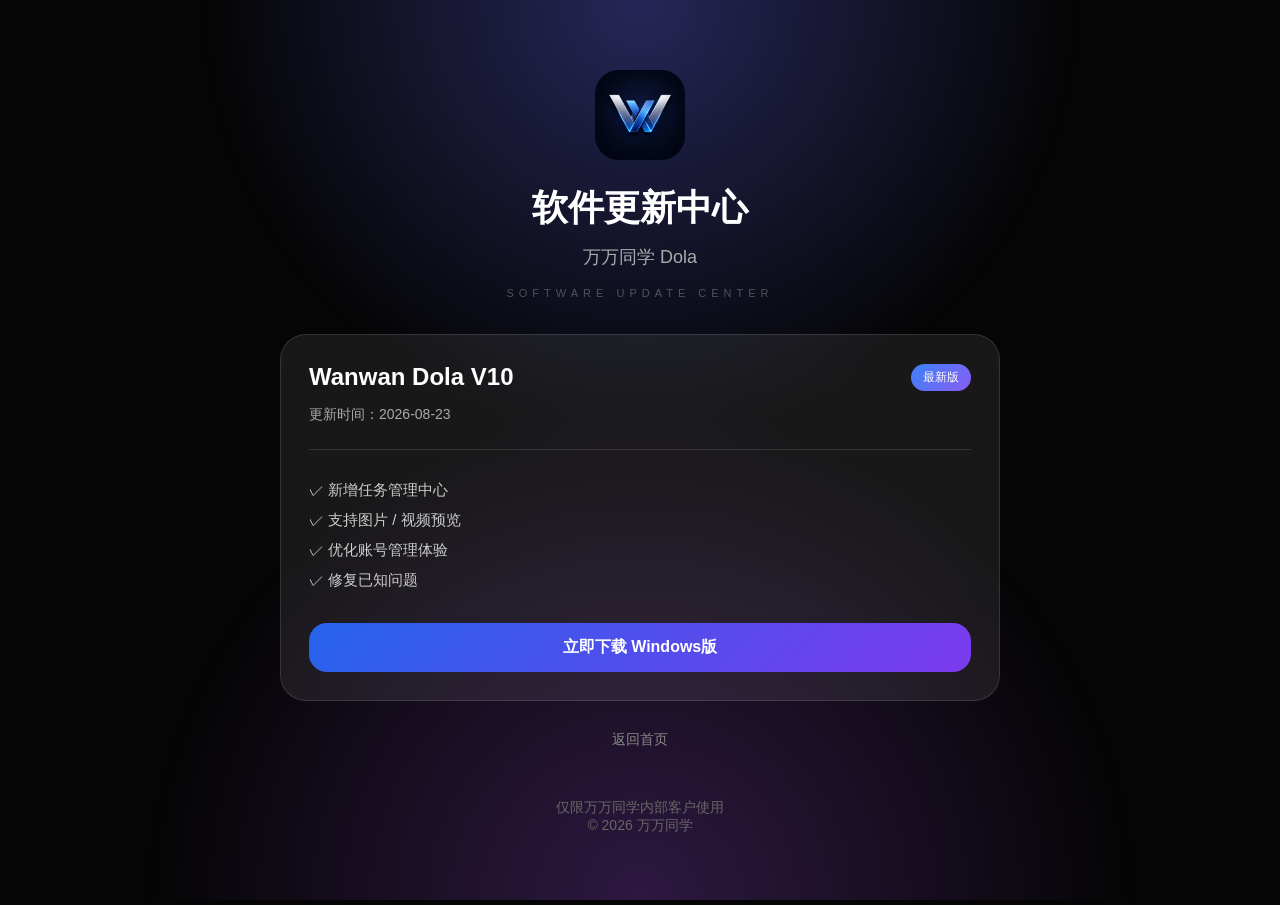
==== update.html @ e0719325 "Create update.html" ====
<!DOCTYPE html>
<html lang="zh-CN">

<head>

<meta charset="UTF-8">

<meta name="viewport" content="width=device-width, initial-scale=1.0">

<title>万万同学 软件更新中心</title>

<link rel="icon" type="image/png" href="assets/favicon.png">

<style>


*{
box-sizing:border-box;
}



body{

margin:0;

min-height:100vh;

font-family:
-apple-system,
BlinkMacSystemFont,
"Segoe UI",
sans-serif;

color:white;

background:#050505;

}



.background{

position:fixed;

inset:0;

background:

radial-gradient(
circle at top,
rgba(99,102,241,.35),
transparent 40%
),

radial-gradient(
circle at bottom,
rgba(168,85,247,.25),
transparent 45%
);

z-index:-1;

}





.container{

width:100%;

max-width:760px;

margin:auto;

padding:70px 20px;

}




.header{

text-align:center;

}




.logo{

width:90px;

height:90px;

border-radius:24px;

object-fit:cover;

margin-bottom:20px;

}




h1{

margin:0;

font-size:36px;

}




.subtitle{

margin-top:12px;

color:#aaa;

font-size:18px;

}



.english{

margin-top:18px;

font-size:11px;

letter-spacing:5px;

color:rgba(255,255,255,.28);

}





.card{


margin-top:35px;


padding:28px;


background:

rgba(255,255,255,.08);


backdrop-filter:blur(20px);


border:

1px solid rgba(255,255,255,.12);


border-radius:26px;


}





.version{

display:flex;

justify-content:space-between;

align-items:center;

}



.version h2{

margin:0;

font-size:24px;

}




.tag{

padding:5px 12px;

font-size:12px;

border-radius:999px;

background:

linear-gradient(
135deg,
#3b82f6,
#8b5cf6
);

}





.time{

margin-top:15px;

color:#aaa;

font-size:14px;

}





.line{

height:1px;

background:rgba(255,255,255,.12);

margin:25px 0;

}





.list{

color:#ccc;

line-height:2;

font-size:15px;

}





.download{


display:block;


margin-top:28px;


text-align:center;


padding:14px;


border-radius:18px;


text-decoration:none;


color:white;


font-weight:700;



background:


linear-gradient(
135deg,
#2563eb,
#7c3aed
);



transition:.3s;


}




.download:hover{

transform:translateY(-3px);

}




.back{


display:block;

text-align:center;

margin-top:30px;

color:#888;

text-decoration:none;

font-size:14px;

}




footer{

margin-top:50px;

text-align:center;

color:#666;

font-size:14px;

}


</style>


</head>



<body>


<div class="background"></div>



<main class="container">



<div class="header">


<img src="assets/logo.png" class="logo">


<h1>
软件更新中心
</h1>


<div class="subtitle">
万万同学 Dola
</div>


<div class="english">
SOFTWARE UPDATE CENTER
</div>



</div>





<div class="card">


<div class="version">


<h2>
Wanwan Dola V10
</h2>


<div class="tag">
最新版
</div>


</div>



<div class="time">

更新时间：2026-08-23

</div>




<div class="line"></div>



<div class="list">


<div>
✓ 新增任务管理中心
</div>


<div>
✓ 支持图片 / 视频预览
</div>


<div>
✓ 优化账号管理体验
</div>


<div>
✓ 修复已知问题
</div>


</div>




<a class="download"
href="https://github.com/xvan999/wanwan-portal/releases/download/v10.0.0/WanwanDolaSetup.exe">


立即下载 Windows版



</a>



</div>




<a href="index.html" class="back">

返回首页

</a>




<footer>

仅限万万同学内部客户使用

<br>

© 2026 万万同学

</footer>




</main>


</body>


</html>
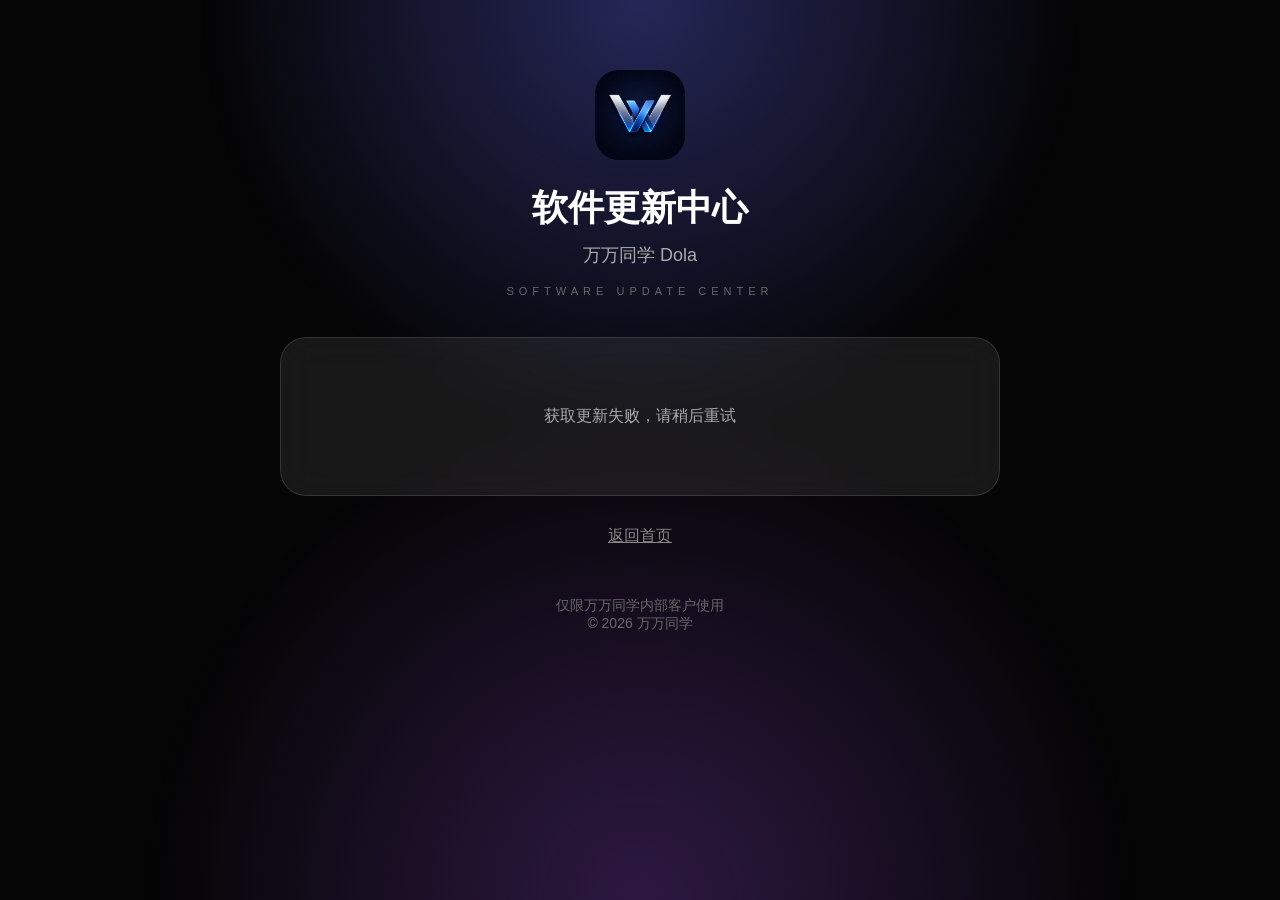
==== commit 6712b7f4: "Update update.html" ====
--- a/update.html
+++ b/update.html
@@ -9,15 +9,14 @@
 
 <title>万万同学 软件更新中心</title>
 
-<link rel="icon" type="image/png" href="assets/favicon.png">
+<link rel="icon" href="assets/favicon.png">
+
 
 <style>
-
 
 *{
 box-sizing:border-box;
 }
-
 
 
 body{
@@ -70,8 +69,6 @@
 
 .container{
 
-width:100%;
-
 max-width:760px;
 
 margin:auto;
@@ -83,6 +80,7 @@
 
 
 
+
 .header{
 
 text-align:center;
@@ -91,7 +89,6 @@
 
 
 
-
 .logo{
 
 width:90px;
@@ -102,8 +99,6 @@
 
 object-fit:cover;
 
-margin-bottom:20px;
-
 }
 
 
@@ -111,90 +106,83 @@
 
 h1{
 
+font-size:36px;
+
+margin:20px 0 10px;
+
+}
+
+
+
+.subtitle{
+
+color:#aaa;
+
+font-size:18px;
+
+}
+
+
+
+.english{
+
+margin-top:18px;
+
+font-size:11px;
+
+letter-spacing:5px;
+
+color:#666;
+
+}
+
+
+
+
+.card{
+
+margin-top:40px;
+
+padding:28px;
+
+
+background:
+
+rgba(255,255,255,.08);
+
+
+border:
+
+1px solid rgba(255,255,255,.12);
+
+
+backdrop-filter:blur(20px);
+
+
+border-radius:26px;
+
+}
+
+
+
+
+
+.version{
+
+display:flex;
+
+justify-content:space-between;
+
+align-items:center;
+
+}
+
+
+
+.version h2{
+
 margin:0;
 
-font-size:36px;
-
-}
-
-
-
-
-.subtitle{
-
-margin-top:12px;
-
-color:#aaa;
-
-font-size:18px;
-
-}
-
-
-
-.english{
-
-margin-top:18px;
-
-font-size:11px;
-
-letter-spacing:5px;
-
-color:rgba(255,255,255,.28);
-
-}
-
-
-
-
-
-.card{
-
-
-margin-top:35px;
-
-
-padding:28px;
-
-
-background:
-
-rgba(255,255,255,.08);
-
-
-backdrop-filter:blur(20px);
-
-
-border:
-
-1px solid rgba(255,255,255,.12);
-
-
-border-radius:26px;
-
-
-}
-
-
-
-
-
-.version{
-
-display:flex;
-
-justify-content:space-between;
-
-align-items:center;
-
-}
-
-
-
-.version h2{
-
-margin:0;
-
 font-size:24px;
 
 }
@@ -203,12 +191,6 @@
 
 
 .tag{
-
-padding:5px 12px;
-
-font-size:12px;
-
-border-radius:999px;
 
 background:
 
@@ -218,8 +200,13 @@
 #8b5cf6
 );
 
-}
-
+padding:5px 12px;
+
+border-radius:999px;
+
+font-size:12px;
+
+}
 
 
 
@@ -230,10 +217,7 @@
 
 color:#aaa;
 
-font-size:14px;
-
-}
-
+}
 
 
 
@@ -252,13 +236,13 @@
 
 
 
-.list{
-
-color:#ccc;
-
-line-height:2;
-
-font-size:15px;
+.content{
+
+white-space:pre-line;
+
+color:#ddd;
+
+line-height:1.9;
 
 }
 
@@ -268,34 +252,24 @@
 
 .download{
 
-
 display:block;
 
-
-margin-top:28px;
-
+margin-top:30px;
+
+padding:15px;
 
 text-align:center;
 
-
-padding:14px;
-
-
 border-radius:18px;
 
-
 text-decoration:none;
 
-
 color:white;
 
-
 font-weight:700;
 
 
-
 background:
-
 
 linear-gradient(
 135deg,
@@ -304,18 +278,18 @@
 );
 
 
-
-transition:.3s;
-
-
-}
-
-
-
-
-.download:hover{
-
-transform:translateY(-3px);
+}
+
+
+
+
+.loading{
+
+text-align:center;
+
+color:#aaa;
+
+padding:40px;
 
 }
 
@@ -324,7 +298,6 @@
 
 .back{
 
-
 display:block;
 
 text-align:center;
@@ -333,43 +306,37 @@
 
 color:#888;
 
-text-decoration:none;
+}
+
+
+
+footer{
+
+text-align:center;
+
+margin-top:50px;
+
+color:#666;
 
 font-size:14px;
 
 }
 
 
-
-
-footer{
-
-margin-top:50px;
-
-text-align:center;
-
-color:#666;
-
-font-size:14px;
-
-}
-
-
 </style>
 
-
 </head>
 
 
 
+
 <body>
 
 
 <div class="background"></div>
 
 
-
-<main class="container">
+<div class="container">
 
 
 
@@ -394,21 +361,92 @@
 </div>
 
 
-
-</div>
-
-
-
-
-
-<div class="card">
-
+</div>
+
+
+
+
+
+<div class="card" id="update">
+
+
+<div class="loading">
+正在获取最新版本...
+</div>
+
+
+</div>
+
+
+
+
+<a class="back" href="index.html">
+返回首页
+</a>
+
+
+
+
+<footer>
+
+仅限万万同学内部客户使用
+
+<br>
+
+© 2026 万万同学
+
+</footer>
+
+
+
+</div>
+
+
+
+
+
+
+<script>
+
+
+const repo =
+"xvan999/wanwan-portal";
+
+
+
+fetch(
+`https://api.github.com/repos/${repo}/releases/latest`
+)
+
+
+.then(res=>res.json())
+
+
+.then(data=>{
+
+
+let asset =
+data.assets.find(
+item=>item.name.endsWith(".exe")
+);
+
+
+
+let download =
+asset
+?
+asset.browser_download_url
+:
+"#";
+
+
+
+document.getElementById("update").innerHTML=`
 
 <div class="version">
 
-
 <h2>
-Wanwan Dola V10
+${data.name}
 </h2>
 
 
@@ -423,10 +461,10 @@
 
 <div class="time">
 
-更新时间：2026-08-23
-
-</div>
-
+发布时间：
+${new Date(data.published_at).toLocaleDateString()}
+
+</div>
 
 
 
@@ -434,77 +472,54 @@
 
 
 
-<div class="list">
-
-
-<div>
-✓ 新增任务管理中心
-</div>
-
-
-<div>
-✓ 支持图片 / 视频预览
-</div>
-
-
-<div>
-✓ 优化账号管理体验
-</div>
-
-
-<div>
-✓ 修复已知问题
-</div>
-
-
-</div>
-
+<div class="content">
+
+${data.body || "暂无更新说明"}
+
+</div>
 
 
 
 <a class="download"
-href="https://github.com/xvan999/wanwan-portal/releases/download/v10.0.0/WanwanDolaSetup.exe">
-
+
+href="${download}">
 
 立即下载 Windows版
 
-
-
 </a>
 
 
-
-</div>
-
-
-
-
-<a href="index.html" class="back">
-
-返回首页
-
-</a>
-
-
-
-
-<footer>
-
-仅限万万同学内部客户使用
-
-<br>
-
-© 2026 万万同学
-
-</footer>
-
-
-
-
-</main>
+`;
+
+
+
+})
+
+
+.catch(()=>{
+
+
+document.getElementById("update").innerHTML=
+
+`
+
+<div class="loading">
+
+获取更新失败，请稍后重试
+
+</div>
+
+`;
+
+
+
+});
+
+
+</script>
+
 
 
 </body>
 
-
 </html>
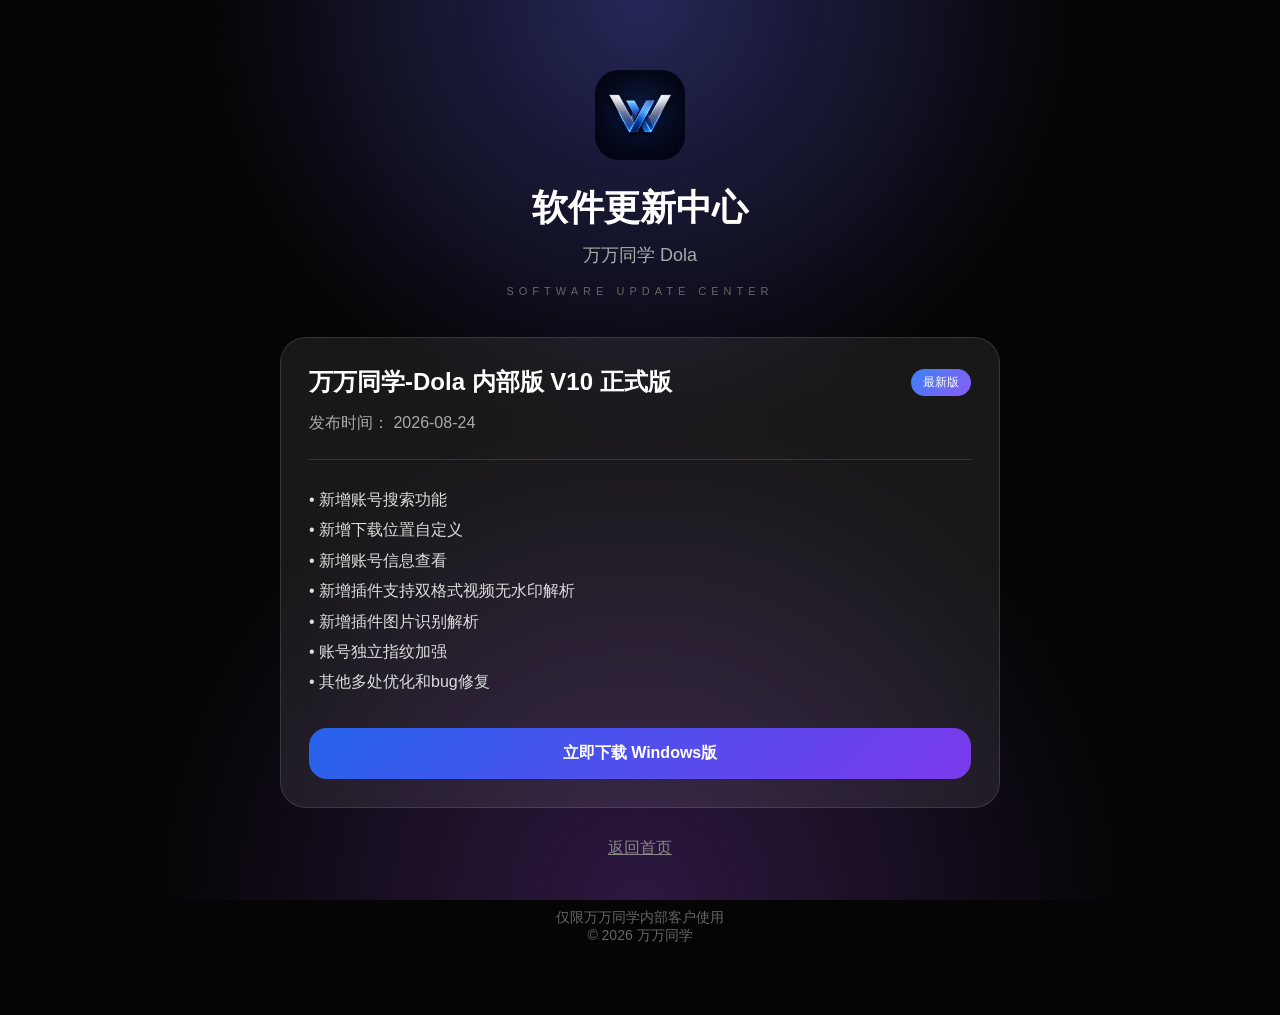
==== commit 60bba7c8: "Update update.html" ====
--- a/update.html
+++ b/update.html
@@ -238,8 +238,6 @@
 
 .content{
 
-white-space:pre-line;
-
 color:#ddd;
 
 line-height:1.9;
@@ -409,14 +407,7 @@
 <script>
 
 
-const repo =
-"xvan999/wanwan-portal";
-
-
-
-fetch(
-`https://api.github.com/repos/${repo}/releases/latest`
-)
+fetch("update.json")
 
 
 .then(res=>res.json())
@@ -425,46 +416,40 @@
 .then(data=>{
 
 
-let asset =
-data.assets.find(
-item=>item.name.endsWith(".exe")
-);
-
-
-
-let download =
-asset
-?
-asset.browser_download_url
-:
-"#";
-
-
-
-document.getElementById("update").innerHTML=`
+document.getElementById("update").innerHTML = `
+
+
 
 <div class="version">
 
+
 <h2>
-${data.name}
+
+${data.title}
+
 </h2>
 
 
+
 <div class="tag">
+
 最新版
-</div>
-
-
-</div>
+
+</div>
+
+
+</div>
+
 
 
 
 <div class="time">
 
 发布时间：
-${new Date(data.published_at).toLocaleDateString()}
-
-</div>
+${data.date}
+
+</div>
+
 
 
 
@@ -472,23 +457,30 @@
 
 
 
+
 <div class="content">
 
-${data.body || "暂无更新说明"}
-
-</div>
+${data.content
+.map(item=>"• "+item)
+.join("<br>")}
+
+</div>
+
 
 
 
 <a class="download"
 
-href="${download}">
+href="${data.download}"
+
+target="_blank">
 
 立即下载 Windows版
 
 </a>
 
 
+
 `;
 
 
@@ -499,9 +491,8 @@
 .catch(()=>{
 
 
-document.getElementById("update").innerHTML=
-
-`
+document.getElementById("update").innerHTML = `
+
 
 <div class="loading">
 
@@ -509,6 +500,7 @@
 
 </div>
 
+
 `;
 
 
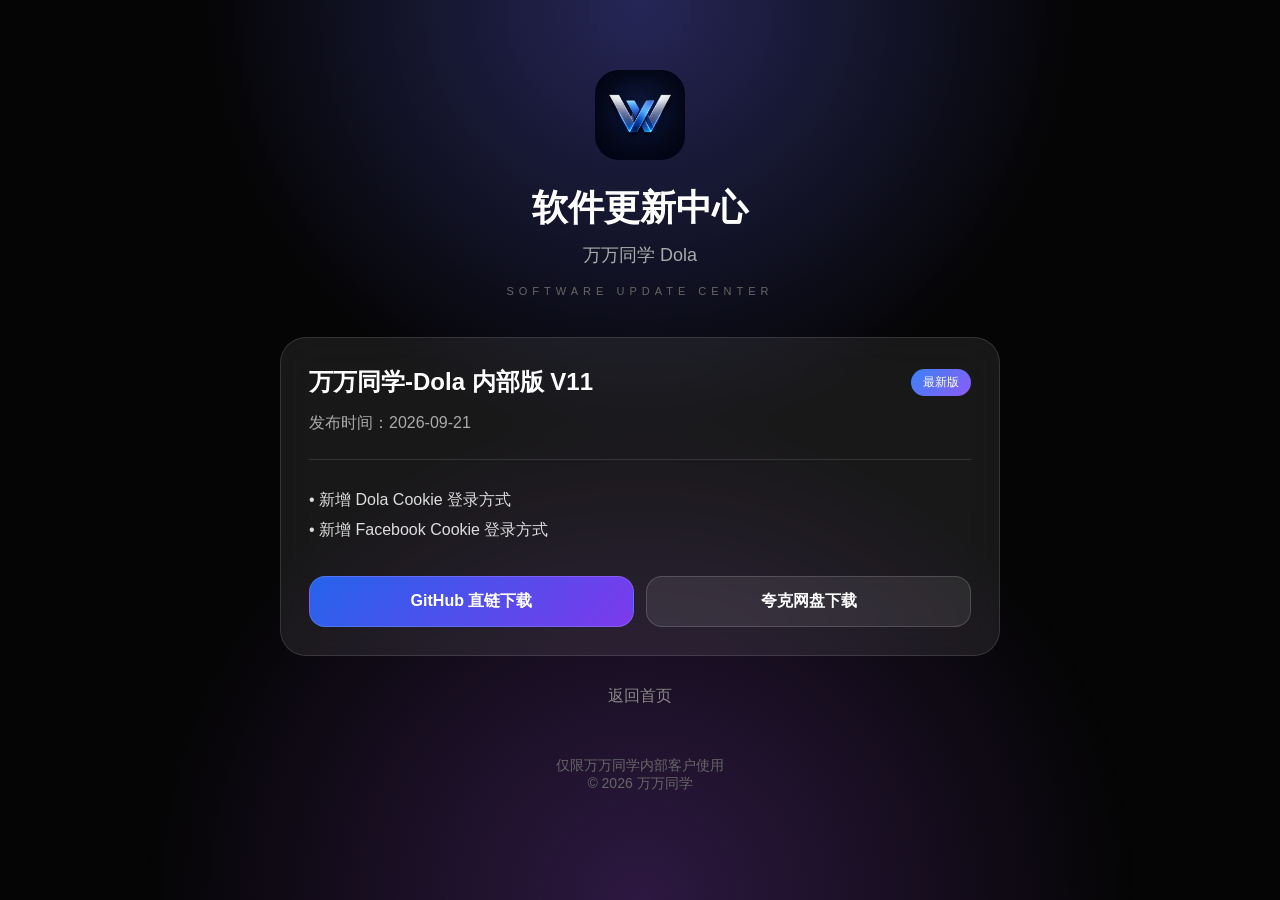
==== commit 8aeb600c: "Update update.html" ====
--- a/update.html
+++ b/update.html
@@ -11,323 +11,301 @@
 
 <link rel="icon" href="assets/favicon.png">
 
-
 <style>
 
 *{
-box-sizing:border-box;
-}
-
+    box-sizing:border-box;
+}
 
 body{
-
-margin:0;
-
-min-height:100vh;
-
-font-family:
--apple-system,
-BlinkMacSystemFont,
-"Segoe UI",
-sans-serif;
-
-color:white;
-
-background:#050505;
-
-}
-
-
+    margin:0;
+    min-height:100vh;
+
+    font-family:
+    -apple-system,
+    BlinkMacSystemFont,
+    "Segoe UI",
+    sans-serif;
+
+    color:white;
+
+    background:#050505;
+}
 
 .background{
-
-position:fixed;
-
-inset:0;
-
-background:
-
-radial-gradient(
-circle at top,
-rgba(99,102,241,.35),
-transparent 40%
-),
-
-radial-gradient(
-circle at bottom,
-rgba(168,85,247,.25),
-transparent 45%
-);
-
-z-index:-1;
-
-}
-
-
-
-
+    position:fixed;
+    inset:0;
+
+    background:
+    radial-gradient(
+        circle at top,
+        rgba(99,102,241,.35),
+        transparent 40%
+    ),
+    radial-gradient(
+        circle at bottom,
+        rgba(168,85,247,.25),
+        transparent 45%
+    );
+
+    z-index:-1;
+}
 
 .container{
-
-max-width:760px;
-
-margin:auto;
-
-padding:70px 20px;
-
-}
-
-
-
-
+    max-width:760px;
+    margin:auto;
+    padding:70px 20px;
+}
 
 .header{
-
-text-align:center;
-
-}
-
-
+    text-align:center;
+}
 
 .logo{
-
-width:90px;
-
-height:90px;
-
-border-radius:24px;
-
-object-fit:cover;
-
-}
-
-
-
+    width:90px;
+    height:90px;
+
+    border-radius:24px;
+
+    object-fit:cover;
+}
 
 h1{
-
-font-size:36px;
-
-margin:20px 0 10px;
-
-}
-
-
+    font-size:36px;
+    margin:20px 0 10px;
+}
 
 .subtitle{
-
-color:#aaa;
-
-font-size:18px;
-
-}
-
-
+    color:#aaa;
+    font-size:18px;
+}
 
 .english{
-
-margin-top:18px;
-
-font-size:11px;
-
-letter-spacing:5px;
-
-color:#666;
-
-}
-
-
-
+    margin-top:18px;
+
+    font-size:11px;
+
+    letter-spacing:5px;
+
+    color:#666;
+}
 
 .card{
-
-margin-top:40px;
-
-padding:28px;
-
-
-background:
-
-rgba(255,255,255,.08);
-
-
-border:
-
-1px solid rgba(255,255,255,.12);
-
-
-backdrop-filter:blur(20px);
-
-
-border-radius:26px;
-
-}
-
-
-
-
+    margin-top:40px;
+
+    padding:28px;
+
+    background:
+    rgba(255,255,255,.08);
+
+    border:
+    1px solid rgba(255,255,255,.12);
+
+    backdrop-filter:blur(20px);
+
+    border-radius:26px;
+}
 
 .version{
-
-display:flex;
-
-justify-content:space-between;
-
-align-items:center;
-
-}
-
-
+    display:flex;
+
+    justify-content:space-between;
+
+    align-items:center;
+
+    gap:20px;
+}
 
 .version h2{
-
-margin:0;
-
-font-size:24px;
-
-}
-
-
-
+    margin:0;
+
+    font-size:24px;
+}
 
 .tag{
-
-background:
-
-linear-gradient(
-135deg,
-#3b82f6,
-#8b5cf6
-);
-
-padding:5px 12px;
-
-border-radius:999px;
-
-font-size:12px;
-
-}
-
-
-
+    flex-shrink:0;
+
+    background:
+    linear-gradient(
+        135deg,
+        #3b82f6,
+        #8b5cf6
+    );
+
+    padding:5px 12px;
+
+    border-radius:999px;
+
+    font-size:12px;
+}
 
 .time{
-
-margin-top:15px;
-
-color:#aaa;
-
-}
-
-
-
+    margin-top:15px;
+
+    color:#aaa;
+}
 
 .line{
-
-height:1px;
-
-background:rgba(255,255,255,.12);
-
-margin:25px 0;
-
-}
-
-
-
-
+    height:1px;
+
+    background:
+    rgba(255,255,255,.12);
+
+    margin:25px 0;
+}
 
 .content{
-
-color:#ddd;
-
-line-height:1.9;
-
-}
-
-
-
-
+    color:#ddd;
+
+    line-height:1.9;
+}
+
+
+/* 下载按钮区域 */
+
+.download-area{
+    display:grid;
+
+    grid-template-columns:
+    1fr 1fr;
+
+    gap:12px;
+
+    margin-top:30px;
+}
+
+
+/* GitHub下载 */
 
 .download{
-
-display:block;
-
-margin-top:30px;
-
-padding:15px;
-
-text-align:center;
-
-border-radius:18px;
-
-text-decoration:none;
-
-color:white;
-
-font-weight:700;
-
-
-background:
-
-linear-gradient(
-135deg,
-#2563eb,
-#7c3aed
-);
-
-
-}
-
-
-
+    display:flex;
+
+    align-items:center;
+
+    justify-content:center;
+
+    min-height:50px;
+
+    padding:14px;
+
+    text-align:center;
+
+    border-radius:16px;
+
+    text-decoration:none;
+
+    color:white;
+
+    font-weight:700;
+
+    background:
+    linear-gradient(
+        135deg,
+        #2563eb,
+        #7c3aed
+    );
+
+    border:
+    1px solid rgba(255,255,255,.15);
+
+    transition:.25s;
+}
+
+
+/* 夸克网盘 */
+
+.quark-download{
+    display:flex;
+
+    align-items:center;
+
+    justify-content:center;
+
+    min-height:50px;
+
+    padding:14px;
+
+    text-align:center;
+
+    border-radius:16px;
+
+    text-decoration:none;
+
+    color:white;
+
+    font-weight:700;
+
+    background:
+    rgba(255,255,255,.08);
+
+    border:
+    1px solid rgba(255,255,255,.16);
+
+    transition:.25s;
+}
+
+.download:hover,
+.quark-download:hover{
+    transform:translateY(-3px);
+}
+
+.quark-download:hover{
+    background:
+    rgba(255,255,255,.13);
+}
 
 .loading{
-
-text-align:center;
-
-color:#aaa;
-
-padding:40px;
-
-}
-
-
-
+    text-align:center;
+
+    color:#aaa;
+
+    padding:40px;
+}
 
 .back{
-
-display:block;
-
-text-align:center;
-
-margin-top:30px;
-
-color:#888;
-
-}
-
-
+    display:block;
+
+    text-align:center;
+
+    margin-top:30px;
+
+    color:#888;
+
+    text-decoration:none;
+}
 
 footer{
-
-text-align:center;
-
-margin-top:50px;
-
-color:#666;
-
-font-size:14px;
-
-}
-
+    text-align:center;
+
+    margin-top:50px;
+
+    color:#666;
+
+    font-size:14px;
+}
+
+
+@media(max-width:600px){
+
+    .download-area{
+        grid-template-columns:1fr;
+    }
+
+    .version{
+        align-items:flex-start;
+    }
+
+    .version h2{
+        font-size:20px;
+    }
+
+}
 
 </style>
 
 </head>
 
 
-
-
 <body>
 
 
@@ -337,44 +315,33 @@
 <div class="container">
 
 
-
 <div class="header">
 
-
-<img src="assets/logo.png" class="logo">
-
+<img src="assets/logo.png" class="logo" alt="万万同学">
 
 <h1>
 软件更新中心
 </h1>
 
-
 <div class="subtitle">
 万万同学 Dola
 </div>
 
-
 <div class="english">
 SOFTWARE UPDATE CENTER
 </div>
 
-
-</div>
-
-
+</div>
 
 
 
 <div class="card" id="update">
-
 
 <div class="loading">
 正在获取最新版本...
 </div>
 
-
-</div>
-
+</div>
 
 
 
@@ -383,8 +350,6 @@
 </a>
 
 
-
-
 <footer>
 
 仅限万万同学内部客户使用
@@ -396,122 +361,101 @@
 </footer>
 
 
-
-</div>
-
-
-
+</div>
 
 
 
 <script>
 
-
 fetch("update.json")
 
-
-.then(res=>res.json())
-
-
-.then(data=>{
-
-
-document.getElementById("update").innerHTML = `
-
-
-
-<div class="version">
-
-
-<h2>
-
-${data.title}
-
-</h2>
-
-
-
-<div class="tag">
-
-最新版
-
-</div>
-
-
-</div>
-
-
-
-
-<div class="time">
-
-发布时间：
-${data.date}
-
-</div>
-
-
-
-
-<div class="line"></div>
-
-
-
-
-<div class="content">
-
-${data.content
-.map(item=>"• "+item)
-.join("<br>")}
-
-</div>
-
-
-
-
-<a class="download"
-
-href="${data.download}"
-
-target="_blank">
-
-立即下载 Windows版
-
-</a>
-
-
-
-`;
-
-
+.then(res => {
+
+    if(!res.ok){
+        throw new Error("update.json 请求失败");
+    }
+
+    return res.json();
 
 })
 
-
-.catch(()=>{
-
-
-document.getElementById("update").innerHTML = `
-
-
-<div class="loading">
-
-获取更新失败，请稍后重试
-
-</div>
-
-
-`;
-
-
+.then(data => {
+
+    const content = Array.isArray(data.content)
+        ? data.content.map(item => "• " + item).join("<br>")
+        : "暂无更新说明";
+
+
+    document.getElementById("update").innerHTML = `
+
+        <div class="version">
+
+            <h2>
+                ${data.title}
+            </h2>
+
+            <div class="tag">
+                最新版
+            </div>
+
+        </div>
+
+
+        <div class="time">
+            发布时间：${data.date}
+        </div>
+
+
+        <div class="line"></div>
+
+
+        <div class="content">
+            ${content}
+        </div>
+
+
+        <div class="download-area">
+
+            <a
+                class="download"
+                href="${data.download}"
+                target="_blank"
+            >
+                GitHub 直链下载
+            </a>
+
+
+            <a
+                class="quark-download"
+                href="${data.quark}"
+                target="_blank"
+            >
+                夸克网盘下载
+            </a>
+
+        </div>
+
+    `;
+
+})
+
+.catch(error => {
+
+    console.error(error);
+
+    document.getElementById("update").innerHTML = `
+
+        <div class="loading">
+            获取更新失败，请稍后重试
+        </div>
+
+    `;
 
 });
 
-
 </script>
 
 
-
 </body>
 
 </html>
